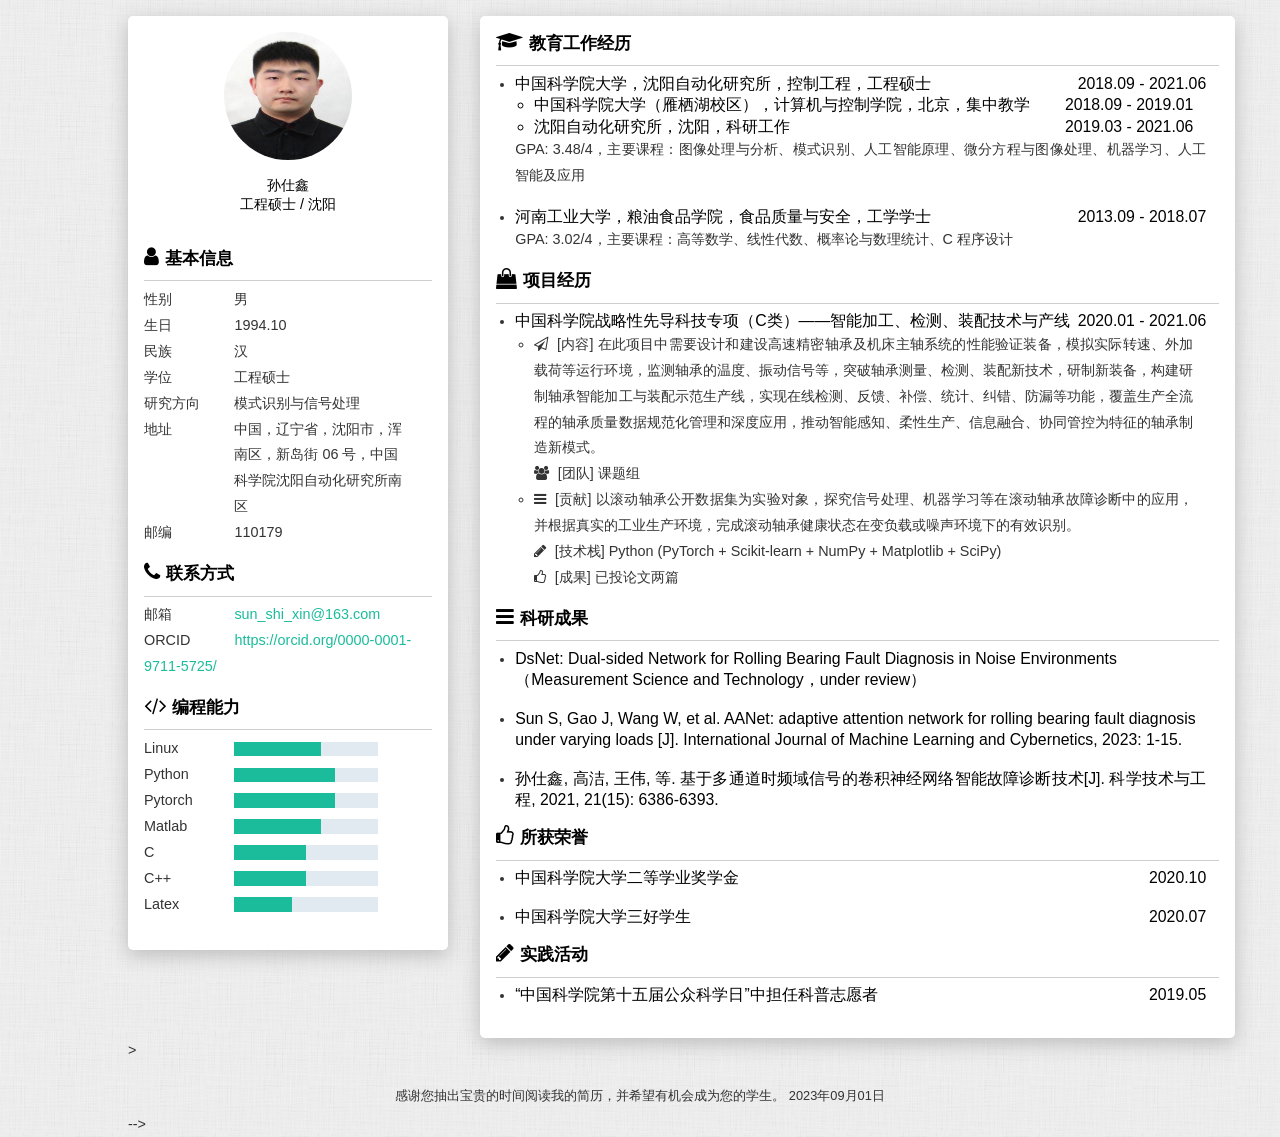
==== index.html @ eabb5135 "Add files via upload" ====
<!DOCTYPE html>
<html lang="zh-cn">

<head>
    <meta charset="utf-8">
    <meta http-equiv="X-UA-Compatible" content="IE=edge,chrome=1">
    <meta name="viewport"
        content="width=device-width, initial-scale=1.0, maximum-scale=1.0, minimum-scale=1.0, user-scalable=no" />
    <meta name="apple-mobile-web-app-status-bar-style" content="black" />
    <meta name="format-detection" content="email=no" />
    <meta name="apple-mobile-web-app-capable" content="yes" />
    <meta name="format-detection" content="telephone=no" />
    <meta name="renderer" content="webkit">
    <meta name="apple-mobile-web-app-status-bar-style" content="black">
    <meta name="apple-mobile-web-app-title" content="Amaze UI" />
    <meta http-equiv="Cache-Control" content="no-cache, no-store, must-revalidate" />
    <meta http-equiv="Pragma" content="no-cache" />
    <meta http-equiv="Expires" content="0" />
    <title>[简历]孙仕鑫 工程硕士/沈阳</title>
    <link rel="shortcut icon" href="assets/images/favicon.ico" type="image/x-icon">
    <link rel="stylesheet" href="assets/css/typo.css">
    <link rel="stylesheet" href="assets/css/font-awesome.min.css">
    <link rel="stylesheet" href="assets/css/index.css">
    <script>
        function loading() {
            document.getElementsByClassName('avatar')[0].style.display = 'block';
            document.getElementsByClassName('loading')[0].style.display = 'none';
        }
    </script>
</head>



<body>
    <style type="text/css">
        p.Indent {
            text-indent: 2em;
            /*em是相对单位，2em即现在一个字大小的两倍*/
            text-align: justify;
            text-justify: inter-character
        }
    </style>
    <style type="text/css">
        p.Justify {
            text-align: justify;
            text-justify: inter-character
        }
    </style>
    <style type="text/css">
        li.Justify {
            text-align: justify;
            text-justify: inter-character
        }
    </style>

    <header class="header"></header>
    <article class="container">
        <section class="side" id="side">
    
            <!-- 个人肖像 -->
            <section class="me">
                <section class="portrait">
                    <!-- 头像照片 -->
                    <img class="avatar" src="assets/images/ShixinSUN.jpeg" onload="loading()">
                </section>
    
                <h1 class="name">孙仕鑫</h1>
                <h4 class="info-job">工程硕士 / 沈阳</h4>
    
            </section>
    
            <!-- 基本信息 -->
            <section class="profile info-unit">
                <h2>
                    <i class="fa fa-user" aria-hidden="true"></i>基本信息
                </h2>
                <hr />
                <ul>
                    <li>
                        <label>性别</label>
                        <span>男</span>
                    </li>
                    <li>
                        <label>生日</label>
                        <span>1994.10</span>
                    </li>
                    <li>
                        <label>民族</label>
                        <span>汉</span>
                    </li>
                    <li>
                        <label>学位</label>
                        <span>工程硕士</span>
                    </li>
                    <li>
                        <label>研究方向</label>
                        <span>模式识别与信号处理</span>
                    </li>
                    <li>
                        <label>地址</label>
                        <span>中国，辽宁省，沈阳市，浑南区，新岛街 06 号，中国科学院沈阳自动化研究所南区</span>
                    </li>
                    <li>
                        <label>邮编</label>
                        <span>110179</span>
                    </li>
                </ul>
            </section>
    
            <!-- 联系方式 -->
            <section class="contact info-unit">
                <h2>
                    <i class="fa fa-phone" aria-hidden="true"></i>联系方式
                </h2>
                <hr />
                <ul>
                    <li>
                        <label>邮箱</label>
                        <a href="mailto:sun_shi_xin@163.com" target="_blank">sun_shi_xin@163.com</a>
                    </li>
                    <li>
                        <label>ORCID</label>
                        <a href="https://orcid.org/0000-0001-9711-5725"
                            target="_blank">https://orcid.org/0000-0001-9711-5725/</a>
                    </li>
                </ul>
            </section>
    
            <!-- 编程能力 -->
            <section class="skill info-unit">
                <h2>
                    <i class="fa fa-code" aria-hidden="true"></i>编程能力
                </h2>
                <hr />
                <ul>
                    <li>
                        <label>Linux</label>
                        <progress value="60" max="100"></progress>
                    </li>
                    <li>
                        <label>Python</label>
                        <progress value="70" max="100"></progress>
                    </li>
                    <li>
                        <label>Pytorch</label>
                        <progress value="70" max="100"></progress>
                    </li>
                    <li>
                        <label>Matlab</label>
                        <progress value="60" max="100"></progress>
                    </li>
                    <li>
                        <label>C</label>
                        <progress value="50" max="100"></progress>
                    </li>
                    <li>
                        <label>C++</label>
                        <progress value="50" max="100"></progress>
                    </li>
                    <li>
                        <label>Latex</label>
                        <progress value="40" max="100"></progress>
                    </li>
                </ul>
            </section>
        </section>
    
        <section class="main">
    
            <!-- 教育及工作经历 -->
            <section class="edu info-unit">
                <h2>
                    <i class="fa fa-graduation-cap" aria-hidden="true"></i>教育工作经历
                </h2>
                <hr />
                <ul>
                    <li>
                        <h3>
                            <span>中国科学院大学，沈阳自动化研究所，控制工程，工程硕士</span>
                            <time>2018.09 - 2021.06</time>
                            <ul class="info-content">
                                <li>
                                    <span>中国科学院大学（雁栖湖校区），计算机与控制学院，北京，集中教学</span>
                                    <time>2018.09 - 2019.01</time>
                                </li>
                                <li>
                                    <span>沈阳自动化研究所，沈阳，科研工作</span>
                                    <time>2019.03 - 2021.06</time>
                                </li>
                        </h3>
                        <p class="Justify">GPA: 3.48/4，主要课程：图像处理与分析、模式识别、人工智能原理、微分方程与图像处理、机器学习、人工智能及应用</p>
                    </li>
                    <li>
                        <h3>
                            <span>河南工业大学，粮油食品学院，食品质量与安全，工学学士</span>
                            <time>2013.09 - 2018.07</time>
                        </h3>
                        <p class="Justify">GPA: 3.02/4，主要课程：高等数学、线性代数、概率论与数理统计、C 程序设计</p>
                    </li>
                </ul>
            </section>
    
            <!-- 项目经历 -->
            <section class="work info-unit">
                <h2>
                    <i class="fa fa-shopping-bag" aria-hidden="true"></i>项目经历
                </h2>
                <hr />
                <ul>
                    <li>
                        <h3>
                            <span>中国科学院战略性先导科技专项（C类）——智能加工、检测、装配技术与产线</span>
                            <time>2020.01 - 2021.06</time>
                        </h3>
                        <ul class="info-content">
                            <li class="Justify">
                                <i class="fa fa-paper-plane-o" aria-hidden="true"></i>
                                [内容]
                                在此项目中需要设计和建设高速精密轴承及机床主轴系统的性能验证装备，模拟实际转速、外加载荷等运行环境，监测轴承的温度、振动信号等，突破轴承测量、检测、装配新技术，研制新装备，构建研制轴承智能加工与装配示范生产线，实现在线检测、反馈、补偿、统计、纠错、防漏等功能，覆盖生产全流程的轴承质量数据规范化管理和深度应用，推动智能感知、柔性生产、信息融合、协同管控为特征的轴承制造新模式。
                                <br />
                                <i class="fa fa-users" aria-hidden="true"></i>
                                [团队] 课题组
                            </li>
                            <li class="Justify">
                                <i class="fa fa-bars" aria-hidden="true"></i>
                                [贡献]
                                以滚动轴承公开数据集为实验对象，探究信号处理、机器学习等在滚动轴承故障诊断中的应用，并根据真实的工业生产环境，完成滚动轴承健康状态在变负载或噪声环境下的有效识别。
                                <br />
                                <i class="fa fa-pencil" aria-hidden="true"></i>
                                [技术栈] Python (PyTorch + Scikit-learn + NumPy + Matplotlib + SciPy)
                                <br />
                                <i class="fa fa-thumbs-o-up" aria-hidden="true"></i>
                                [成果] 已投论文两篇
                            </li>
                        </ul>
                    </li>
                </ul>
            </section>
    
            <!-- 科研成果 -->
            <section class="project info-unit">
                <h2>
                    <i class="fa fa-bars" aria-hidden="true"></i>科研成果
                </h2>
                <hr />
                <ul>
                    <li>
                        <h3>
                            <span>DsNet: Dual-sided Network for Rolling Bearing Fault Diagnosis in Noise Environments （Measurement Science and Technology，under review）</span>
                        </h3>
                    </li>
                    <li>
                        <h3>
                            <span>Sun S, Gao J, Wang W, et al. AANet: adaptive attention network for rolling bearing fault diagnosis under varying loads [J]. International Journal of Machine Learning and Cybernetics, 2023: 1-15.</span>
                        </h3>
                    </li>
                    <li class="Justify">
                        <h3>
                            <span>孙仕鑫, 高洁, 王伟, 等. 基于多通道时频域信号的卷积神经网络智能故障诊断技术[J]. 科学技术与工程, 2021, 21(15): 6386-6393.</span>
                        </h3>
                    </li>
                </ul>
            </section>
    
            <!-- 所获荣誉 -->
            <section class="work info-unit">
                <h2>
                    <i class="fa fa-thumbs-o-up" aria-hidden="true"></i>所获荣誉
                </h2>
                <hr />
                <ul>
                    <li>
                        <h3>
                            <span>中国科学院大学二等学业奖学金</span>
                            <time>2020.10</time>
                        </h3>
                    </li>
                    <li>
                        <h3>
                            <span>中国科学院大学三好学生</span>
                            <time>2020.07</time>
                        </h3>
                    </li>
                </ul>
            </section>
    
            <!-- 实践活动 -->
            <section class="work info-unit">
                <h2>
                    <i class="fa fa-pencil" aria-hidden="true"></i>实践活动
                </h2>
                <hr />
                <ul>
                    <li>
                        <h3>
                            <span>“中国科学院第十五届公众科学日”中担任科普志愿者</span>
                            <time>2019.05</time>
                        </h3>
                    </li>
                </ul>
            </section>
        </section>
    </article>


    <!-- 脚注 -->>
    <footer class="footer">
        <p>感谢您抽出宝贵的时间阅读我的简历，并希望有机会成为您的学生。
            <time>2023年09月01日</time>
        </p>
    </footer>


    <!-- 侧栏 
    <aside>
        <ul>
            <li>
                <a href="index-en.html" target="_top">English</a>
            </li>
            <!-- <li>
                <a href="https://github.com/shixinsun" target="_top">GitHub</a>
            </li> -->
        </ul>
    </aside>
    
    <script src="./assets/js/index.js"></script>-->
</body>

</html>
---- assets/css/typo.css ----
@charset "utf-8";

/* 防止用户自定义背景颜色对网页的影响，添加让用户可以自定义字体 */
html {
  color: #333;
  background: #fff;
  -webkit-text-size-adjust: 100%;
  -ms-text-size-adjust: 100%;
  text-rendering: optimizelegibility;
}

/* 如果你的项目仅支持 IE9+ | Chrome | Firefox 等，推荐在 <html> 中添加 .borderbox 这个 class */
html.borderbox *, html.borderbox *:before, html.borderbox *:after {
  -moz-box-sizing: border-box;
  -webkit-box-sizing: border-box;
  box-sizing: border-box;
}

/* 内外边距通常让各个浏览器样式的表现位置不同 */
body, dl, dt, dd, ul, ol, li, h1, h2, h3, h4, h5, h6, pre, code, form, fieldset, legend, input, textarea, p, blockquote, th, td, hr, button, article, aside, details, figcaption, figure, footer, header, menu, nav, section {
  margin: 0;
  padding: 0;
}

/* 重设 HTML5 标签, IE 需要在 js 中 createElement(TAG) */
article, aside, details, figcaption, figure, footer, header, menu, nav, section {
  display: block;
}

/* HTML5 媒体文件跟 img 保持一致 */
audio, canvas, video {
  display: inline-block;
}

/* 要注意表单元素并不继承父级 font 的问题 */
body, button, input, select, textarea {
  font: 300 1em/1.8 PingFang SC, Lantinghei SC, Microsoft Yahei, Hiragino Sans GB, Microsoft Sans Serif, WenQuanYi Micro Hei, sans-serif;
}

button::-moz-focus-inner,
input::-moz-focus-inner {
  padding: 0;
  border: 0;
}

/* 去掉各Table cell 的边距并让其边重合 */
table {
  border-collapse: collapse;
  border-spacing: 0;
}

/* 去除默认边框 */
fieldset, img {
  border: 0;
}

/* 块/段落引用 */
blockquote {
  position: relative;
  color: #999;
  font-weight: 400;
  border-left: 1px solid #1abc9c;
  padding-left: 1em;
  margin: 1em 3em 1em 2em;
}

@media only screen and ( max-width: 640px ) {
  blockquote {
    margin: 1em 0;
  }
}

/* Firefox 以外，元素没有下划线，需添加 */
acronym, abbr {
  border-bottom: 1px dotted;
  font-variant: normal;
}

/* 添加鼠标问号，进一步确保应用的语义是正确的（要知道，交互他们也有洁癖，如果你不去掉，那得多花点口舌） */
abbr {
  cursor: help;
}

/* 一致的 del 样式 */
del {
  text-decoration: line-through;
}

address, caption, cite, code, dfn, em, th, var {
  font-style: normal;
  font-weight: 400;
}

/* 去掉列表前的标识, li 会继承，大部分网站通常用列表来很多内容，所以应该当去 */
ul, ol {
  list-style: none;
}

/* 对齐是排版最重要的因素, 别让什么都居中 */
caption, th {
  text-align: left;
}

q:before, q:after {
  content: '';
}

/* 统一上标和下标 */
sub, sup {
  font-size: 75%;
  line-height: 0;
  position: relative;
}

:root sub, :root sup {
  vertical-align: baseline; /* for ie9 and other modern browsers */
}

sup {
  top: -0.5em;
}

sub {
  bottom: -0.25em;
}

/* 让链接在 hover 状态下显示下划线 */
a {
  color: #1abc9c;
}

a:hover {
  text-decoration: underline;
}

.typo a {
  border-bottom: 1px solid #1abc9c;
}

.typo a:hover {
  border-bottom-color: #555;
  color: #555;
  text-decoration: none;
}

/* 默认不显示下划线，保持页面简洁 */
ins, a {
  text-decoration: none;
}

/* 专名号：虽然 u 已经重回 html5 Draft，但在所有浏览器中都是可以使用的，
 * 要做到更好，向后兼容的话，添加 class="typo-u" 来显示专名号
 * 关于 <u> 标签：http://www.whatwg.org/specs/web-apps/current-work/multipage/text-level-semantics.html#the-u-element
 * 被放弃的是 4，之前一直搞错 http://www.w3.org/TR/html401/appendix/changes.html#idx-deprecated
 * 一篇关于 <u> 标签的很好文章：http://html5doctor.com/u-element/
 */
u, .typo-u {
  text-decoration: underline;
}

/* 标记，类似于手写的荧光笔的作用 */
mark {
  background: #fffdd1;
  border-bottom: 1px solid #ffedce;
  padding: 2px;
  margin: 0 5px;
}

/* 代码片断 */
pre, code, pre tt {
  font-family: Courier, 'Courier New', monospace;
}

pre {
  background: #f8f8f8;
  border: 1px solid #ddd;
  padding: 1em 1.5em;
  display: block;
  -webkit-overflow-scrolling: touch;
}

/* 一致化 horizontal rule */
hr {
  border: none;
  border-bottom: 1px solid #cfcfcf;
  margin-bottom: 0.8em;
  height: 10px;
}

/* 底部印刷体、版本等标记 */
small, .typo-small,
  /* 图片说明 */
figcaption {
  font-size: 0.9em;
  color: #888;
}

strong, b {
  font-weight: bold;
  color: #000;
}

/* 可拖动文件添加拖动手势 */
[draggable] {
  cursor: move;
}

.clearfix:before, .clearfix:after {
  content: "";
  display: table;
}

.clearfix:after {
  clear: both;
}

.clearfix {
  zoom: 1;
}

/* 强制文本换行 */
.textwrap, .textwrap td, .textwrap th {
  word-wrap: break-word;
  word-break: break-all;
}

.textwrap-table {
  table-layout: fixed;
}

/* 提供 serif 版本的字体设置: iOS 下中文自动 fallback 到 sans-serif */
.serif {
  font-family: Palatino, Optima, Georgia, serif;
}

/* 保证块/段落之间的空白隔行 */
.typo p, .typo pre, .typo ul, .typo ol, .typo dl, .typo form, .typo hr, .typo table,
.typo-p, .typo-pre, .typo-ul, .typo-ol, .typo-dl, .typo-form, .typo-hr, .typo-table, blockquote {
  margin-bottom: 1.2em
}

h1, h2, h3, h4, h5, h6 {
  font-family: PingFang SC, Verdana, Helvetica Neue, Microsoft Yahei, Hiragino Sans GB, Microsoft Sans Serif, WenQuanYi Micro Hei, sans-serif;
  font-weight: 100;
  color: #000;
  line-height: 1.35;
}

/* 标题应该更贴紧内容，并与其他块区分，margin 值要相应做优化 */
.typo h1, .typo h2, .typo h3, .typo h4, .typo h5, .typo h6,
.typo-h1, .typo-h2, .typo-h3, .typo-h4, .typo-h5, .typo-h6 {
  margin-top: 1.2em;
  margin-bottom: 0.6em;
  line-height: 1.35;
}

.typo h1, .typo-h1 {
  font-size: 2em;
}

.typo h2, .typo-h2 {
  font-size: 1.8em;
}

.typo h3, .typo-h3 {
  font-size: 1.6em;
}

.typo h4, .typo-h4 {
  font-size: 1.4em;
}

.typo h5, .typo h6, .typo-h5, .typo-h6 {
  font-size: 1.2em;
}

/* 在文章中，应该还原 ul 和 ol 的样式 */
.typo ul, .typo-ul {
  margin-left: 1.3em;
  list-style: disc;
}

.typo ol, .typo-ol {
  list-style: decimal;
  margin-left: 1.9em;
}

.typo li ul, .typo li ol, .typo-ul ul, .typo-ul ol, .typo-ol ul, .typo-ol ol {
  margin-bottom: 0.8em;
  margin-left: 2em;
}

.typo li ul, .typo-ul ul, .typo-ol ul {
  list-style: circle;
}

/* 同 ul/ol，在文章中应用 table 基本格式 */
.typo table th, .typo table td, .typo-table th, .typo-table td, .typo table caption {
  border: 1px solid #ddd;
  padding: 0.5em 1em;
  color: #666;
}

.typo table th, .typo-table th {
  background: #fbfbfb;
}

.typo table thead th, .typo-table thead th {
  background: #f1f1f1;
}

.typo table caption {
  border-bottom: none;
}

/* 去除 webkit 中 input 和 textarea 的默认样式  */
.typo-input, .typo-textarea {
  -webkit-appearance: none;
  border-radius: 0;
}

.typo-em, .typo em, legend, caption {
  color: #000;
  font-weight: inherit;
}

/* 着重号，只能在少量（少于100个字符）且全是全角字符的情况下使用 */
.typo-em {
  position: relative;
}

.typo-em:after {
  position: absolute;
  top: 0.65em;
  left: 0;
  width: 100%;
  overflow: hidden;
  white-space: nowrap;
  content: "・・・・・・・・・・・・・・・・・・・・・・・・・・・・・・・・・・・・・・・・・・・・・・・・・・・・・・・・・・・・・・・・・・・・・・・・・・・・・・・・・・・・・・・・・・・・・・・・・・・・";
}

/* Responsive images */
.typo img {
  max-width: 100%;
}
---- assets/css/index.css ----
﻿@charset "UTF-8";
/* -------------------------------------------------
 * 公共部分
 * ------------------------------------------------- */
body {
  background: #e5e5e5 url(../../assets/images/background.png);
  width: 100%;
  overflow-x: hidden;
  padding: 1rem 10%;
  padding-bottom: 0;
  box-sizing: border-box;
  font-size: .9em; }
  body .fa {
    margin-right: .3em; }
  body .info-unit {
    margin-bottom: 1rem; }
    body .info-unit h2 {
      font-weight: 700; }
    body .info-unit h3 {
      font-weight: 300; }

/* -------------------------------------------------
 * 头部部分
 * ------------------------------------------------- */
.header {
  display: none; }

/* -------------------------------------------------
 * 主体部分
 * ------------------------------------------------- */
.container .side {
  position: absolute;
  width: 20rem;
  background: #fff;
  border-radius: 5px;
  box-shadow: 0 5px 20px #bbb;
  box-sizing: border-box;
  padding: 1rem; }
  .container .side .me {
    text-align: center;
    margin-bottom: 2rem; }
    .container .side .me .portrait {
      margin: 0 auto;
      margin-bottom: 1rem;
      width: 8rem;
      height: 8rem;
      overflow: hidden;
      position: relative; }
      .container .side .me .portrait .loading {
        position: absolute;
        top: 50%;
        transform: translateY(-50%);
        width: 8rem;
        height: 4rem;
        margin: 0 auto; }
      .container .side .me .portrait .loading span {
        display: inline-block;
        width: 8px;
        height: 100%;
        border-radius: 4px;
        background: lightgreen;
        -webkit-animation: load 1s ease infinite; }
@-webkit-keyframes load {
  0%,100% {
    height: 3rem;
    margin: .5rem 0;
    background: lightblue; }
  50% {
    height: 1rem;
    margin: 1.5rem 0;
    background: lightgreen; } }
@keyframes {
  0%,100% {
    height: 3rem;
    margin: .5rem 0;
    background: lightblue; }
  50% {
    height: 1rem;
    margin: 1.5rem 0;
    background: lightgreen; } }
      .container .side .me .portrait .loading span:nth-child(2) {
        -webkit-animation-delay: 0.2s; }
      .container .side .me .portrait .loading span:nth-child(3) {
        -webkit-animation-delay: 0.4s; }
      .container .side .me .portrait .loading span:nth-child(4) {
        -webkit-animation-delay: 0.6s; }
      .container .side .me .portrait .loading span:nth-child(5) {
        -webkit-animation-delay: 0.8s; }
      .container .side .me .portrait img {
        width: 8rem;
        height: 8rem;
        border-radius: 50%; }
  .container .side .info-unit ul li label {
    display: inline-block;
    width: 30%; }
  .container .side .info-unit ul li span {
    display: inline-block;
    vertical-align: top;
    width: 60%; }
.container .main {
  position: relative;
  margin-left: 22rem;
  background: #fff;
  border-radius: 5px;
  box-shadow: 0 5px 20px #bbb;
  width: 755px;
  box-sizing: border-box;
  padding: 1rem; }
  .container .main .info-unit ul {
    box-sizing: border-box;
    padding-left: 1.2rem;
    padding-right: 0.8rem; }
    .container .main .info-unit ul li {
      margin-bottom: 1rem;
      list-style: disc; }
      .container .main .info-unit ul li h3 .link {
        font-size: .5rem;
        border: 1px solid #4db6ac;
        padding: 1px 3px;
        -webkit-border-radius: 5px;
        border-radius: 5px;
        margin-left: .5rem; }
      .container .main .info-unit ul li h3 time {
        text-align: right;
        float: right; }
      .container .main .info-unit ul li .info-content li {
        list-style: circle;
        margin: 0; }
      .container .main .info-unit ul li .info-content .fa {
        font-size: 1em; }

/* -------------------------------------------------
 * 文档底部
 * ------------------------------------------------- */
.footer {
  width: 100%;
  margin-top: 1rem;
  height: 2rem; }
  .footer p {
    line-height: 2rem;
    text-align: center;
    font-size: 0.8rem; }

/* -------------------------------------------------
 * 自定义部分
 * ------------------------------------------------- */
.fa {
  font-size: 1.2em; }

h2 {
  font-size: 1.2em; }

h3 {
  font-size: 1.1em; }

hr {
  margin-bottom: .4em; }

aside {
  position: fixed;
  right: 0;
  top: 30%;
  z-index: 2; }
  aside ul li {
    margin-bottom: 10px;
    -webkit-border-radius: 10px 0 0 10px;
    border-radius: 19px 0 0 10px;
    -webkit-box-shadow: 0 2px 2px 0 rgba(0, 0, 0, 0.14), 0 3px 1px -2px rgba(0, 0, 0, 0.2), 0 1px 5px 0 rgba(0, 0, 0, 0.12);
    box-shadow: 0 2px 2px 0 rgba(0, 0, 0, 0.14), 0 3px 1px -2px rgba(0, 0, 0, 0.2), 0 1px 5px 0 rgba(0, 0, 0, 0.12);
    background: #1abc9c; }
    aside ul li a {
      display: inline-block;
      width: 80px;
      height: 38px;
      line-height: 38px;
      padding-left: 10px;
      color: #fff; }

progress {
  background-color: #f6f6f6;
  display: inline;
  /*width: 195px;*/
  height: 1em; }

progress::-webkit-progress-bar {
  background-color: #e0eaf0; }

progress::-webkit-progress-value {
  background-color: #1abc9c; }

progress::-moz-progress-bar {
  background-color: #e0eaf0; }

progress::-moz-progress-value {
  background-color: #708d9b; }

.progress-list {
  line-height: 2; }

mark {
  background: rgba(232, 232, 232, 0.8); }

@media screen and (max-width: 1169px) {
  .container .info-unit h3 span {
    display: block; }

  .container .info-unit h3 span.link {
    display: inline; }

  .container .project h3 span {
    display: inline; }

  .container .project h3 time {
    display: block; }

  .container .main .info-unit ul li h3 time {
    float: none;
    text-align: left; } }
@media screen and (max-width: 1034px) {
  body {
    padding: 1rem 3%; } }
@media screen and (max-width: 414px) {
  .container .side {
    position: static;
    width: 95%;
    margin: 0 auto; }

  .container .main {
    position: static;
    margin-left: 0;
    width: 95%;
    margin: 0 auto;
    margin-top: 1.5rem; }

  #nav-m {
    display: none;
    position: fixed;
    width: 28px;
    height: 28px;
    right: 10px;
    bottom: 20px;
    box-shadow: 0 5px 20px #bbb;
    border-radius: 50%; }

  #nav-m svg {
    width: 28px;
    height: 28px; }

  aside {
    display: none; } }

/*# sourceMappingURL=index.css.map */
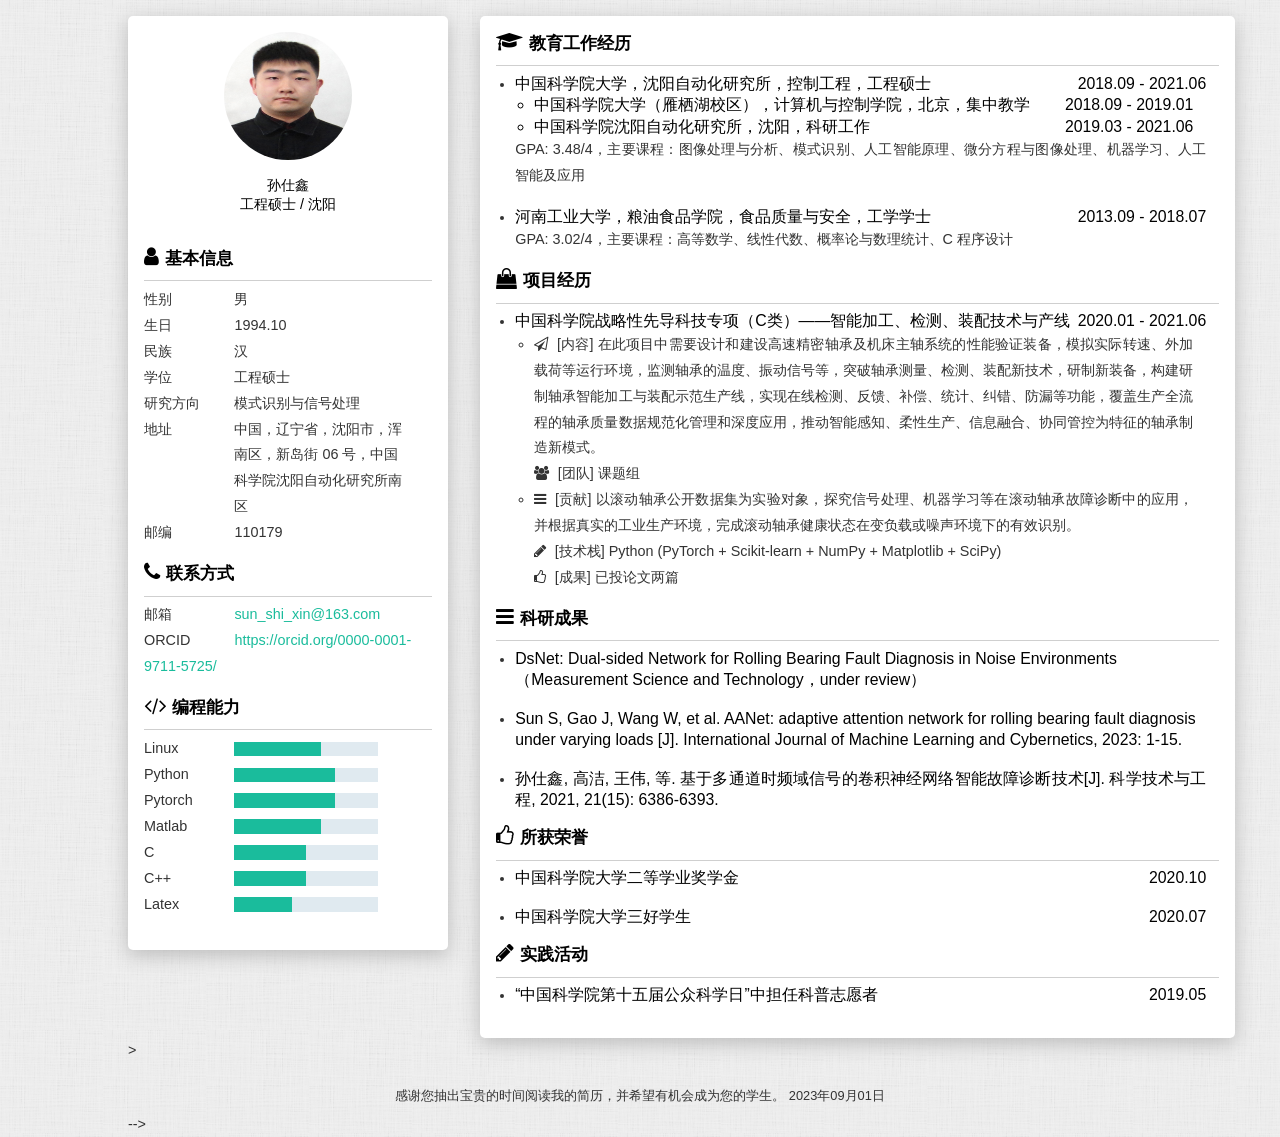
==== commit 231eb8db: "Add files via upload" ====
--- a/index.html
+++ b/index.html
@@ -184,7 +184,7 @@
                                     <time>2018.09 - 2019.01</time>
                                 </li>
                                 <li>
-                                    <span>沈阳自动化研究所，沈阳，科研工作</span>
+                                    <span>中国科学院沈阳自动化研究所，沈阳，科研工作</span>
                                     <time>2019.03 - 2021.06</time>
                                 </li>
                         </h3>
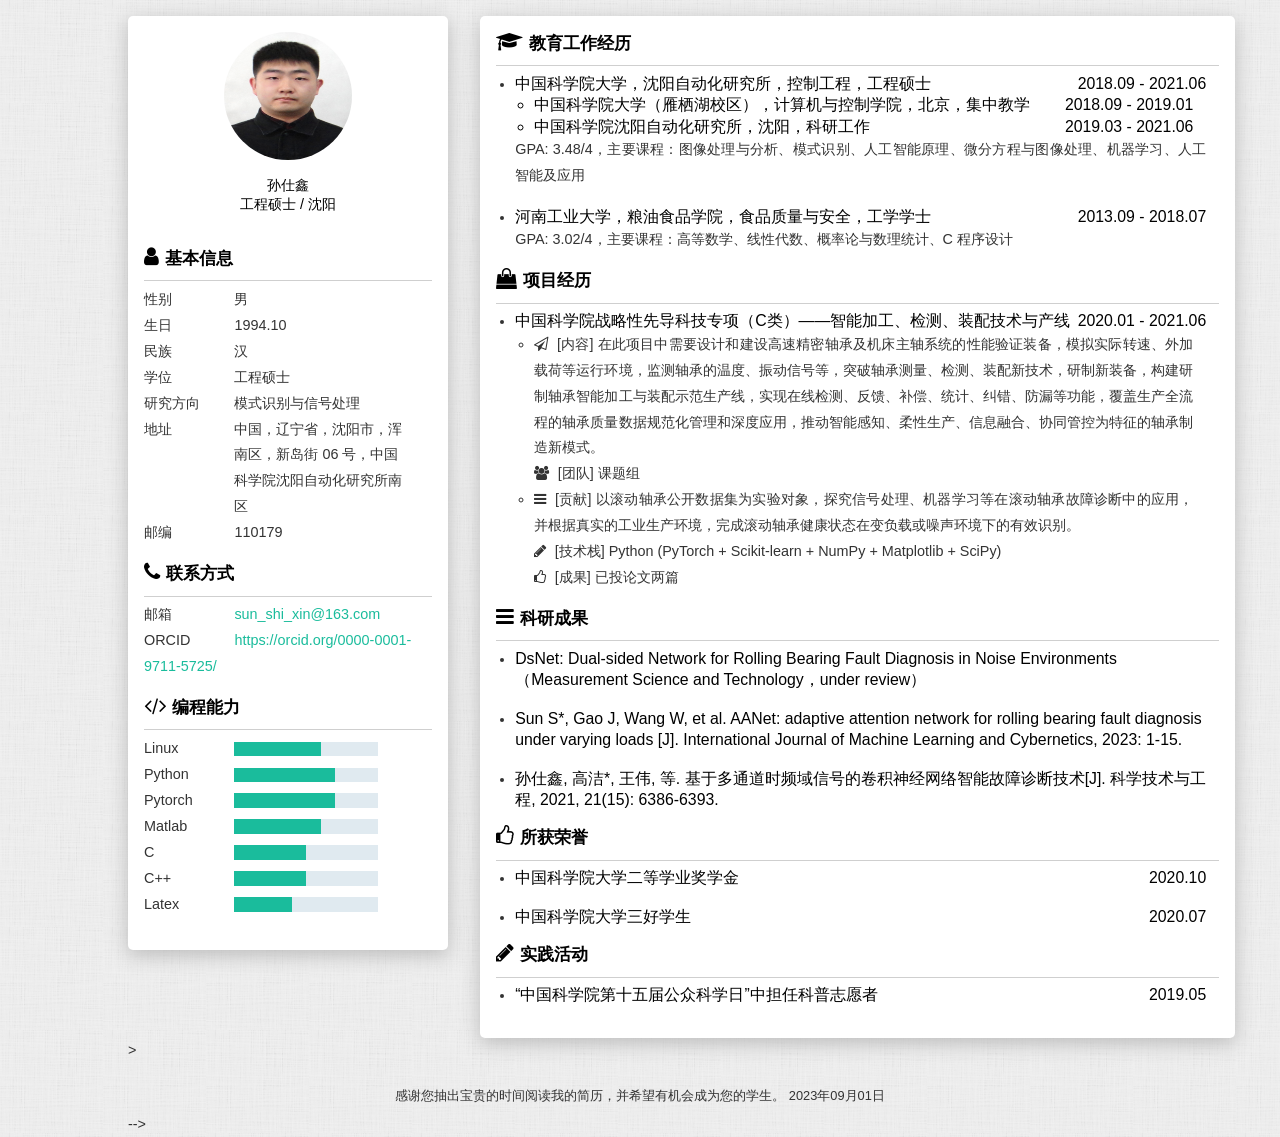
==== commit 9e5e7ef6: "Add files via upload" ====
--- a/index.html
+++ b/index.html
@@ -251,12 +251,12 @@
                     </li>
                     <li>
                         <h3>
-                            <span>Sun S, Gao J, Wang W, et al. AANet: adaptive attention network for rolling bearing fault diagnosis under varying loads [J]. International Journal of Machine Learning and Cybernetics, 2023: 1-15.</span>
+                            <span>Sun S*, Gao J, Wang W, et al. AANet: adaptive attention network for rolling bearing fault diagnosis under varying loads [J]. International Journal of Machine Learning and Cybernetics, 2023: 1-15.</span>
                         </h3>
                     </li>
                     <li class="Justify">
                         <h3>
-                            <span>孙仕鑫, 高洁, 王伟, 等. 基于多通道时频域信号的卷积神经网络智能故障诊断技术[J]. 科学技术与工程, 2021, 21(15): 6386-6393.</span>
+                            <span>孙仕鑫, 高洁*, 王伟, 等. 基于多通道时频域信号的卷积神经网络智能故障诊断技术[J]. 科学技术与工程, 2021, 21(15): 6386-6393.</span>
                         </h3>
                     </li>
                 </ul>
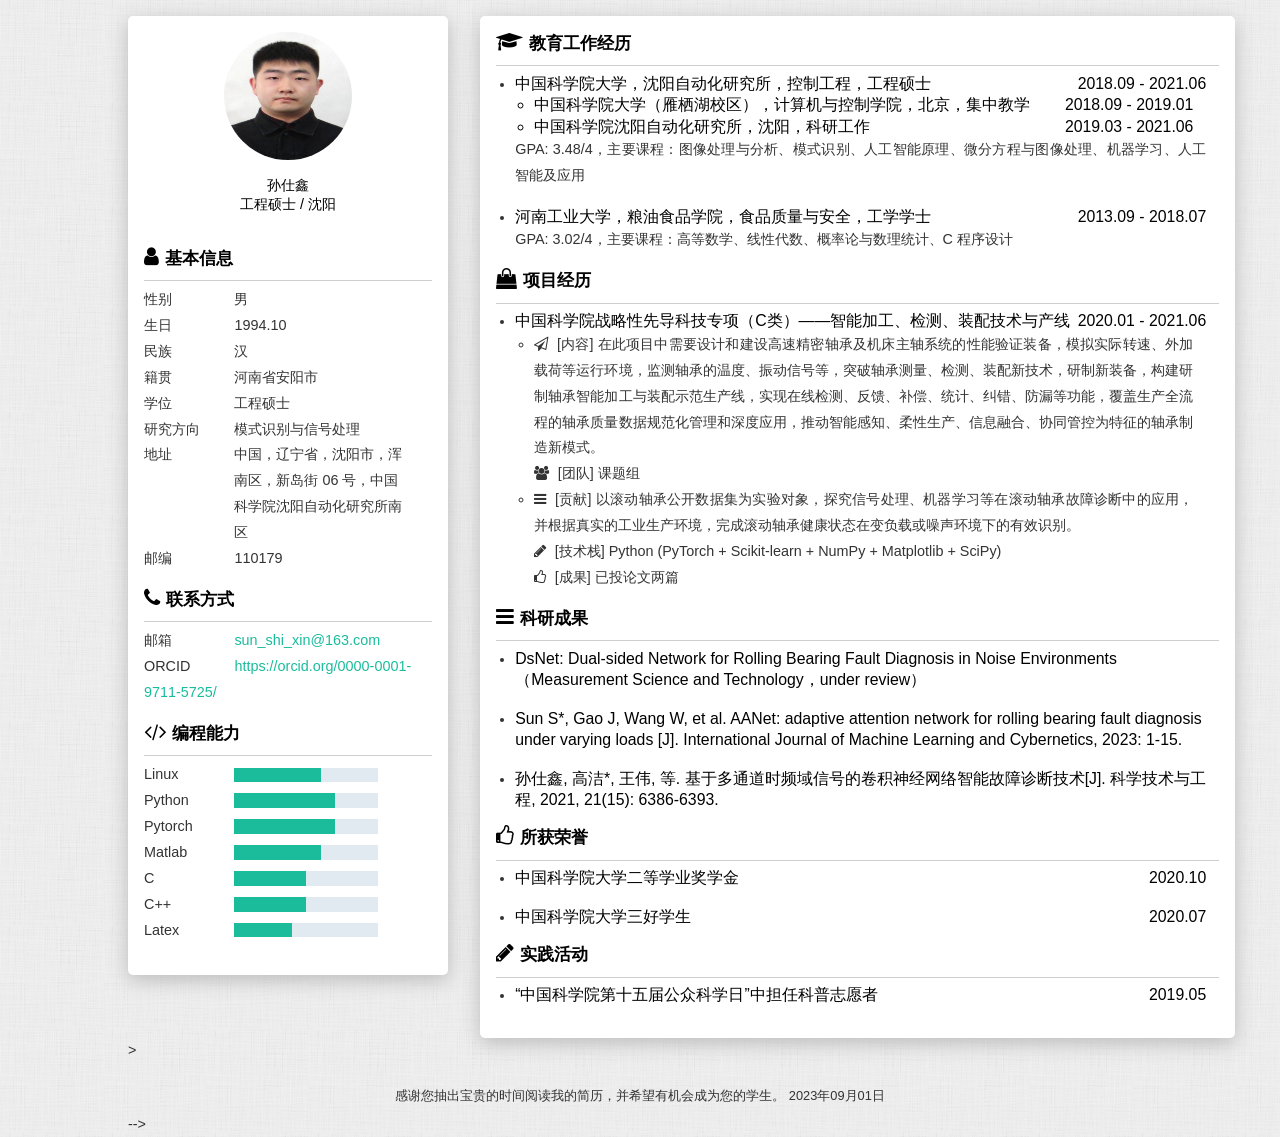
==== commit f0331382: "Add files via upload" ====
--- a/index.html
+++ b/index.html
@@ -88,6 +88,10 @@
                         <label>民族</label>
                         <span>汉</span>
                     </li>
+                     <li>
+                        <label>籍贯</label>
+                        <span>河南省安阳市</span>
+                    </li>
                     <li>
                         <label>学位</label>
                         <span>工程硕士</span>
